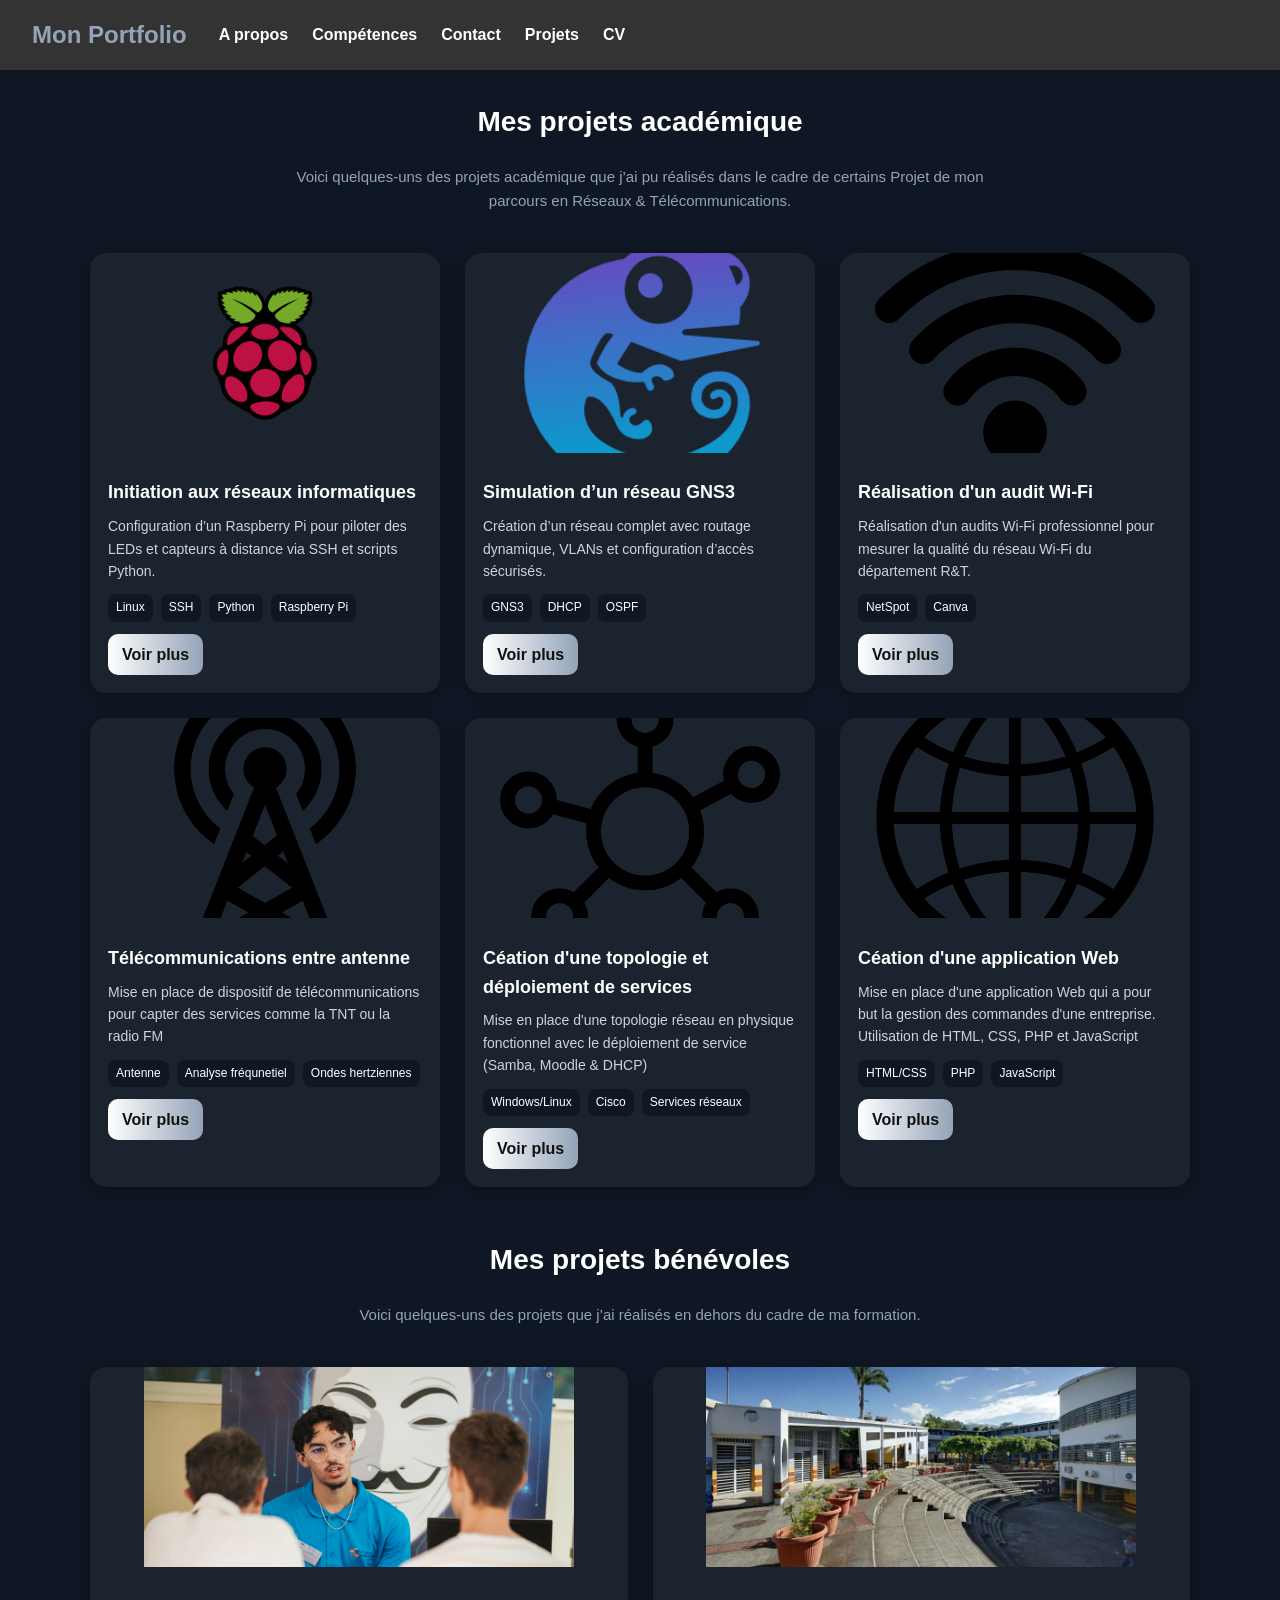
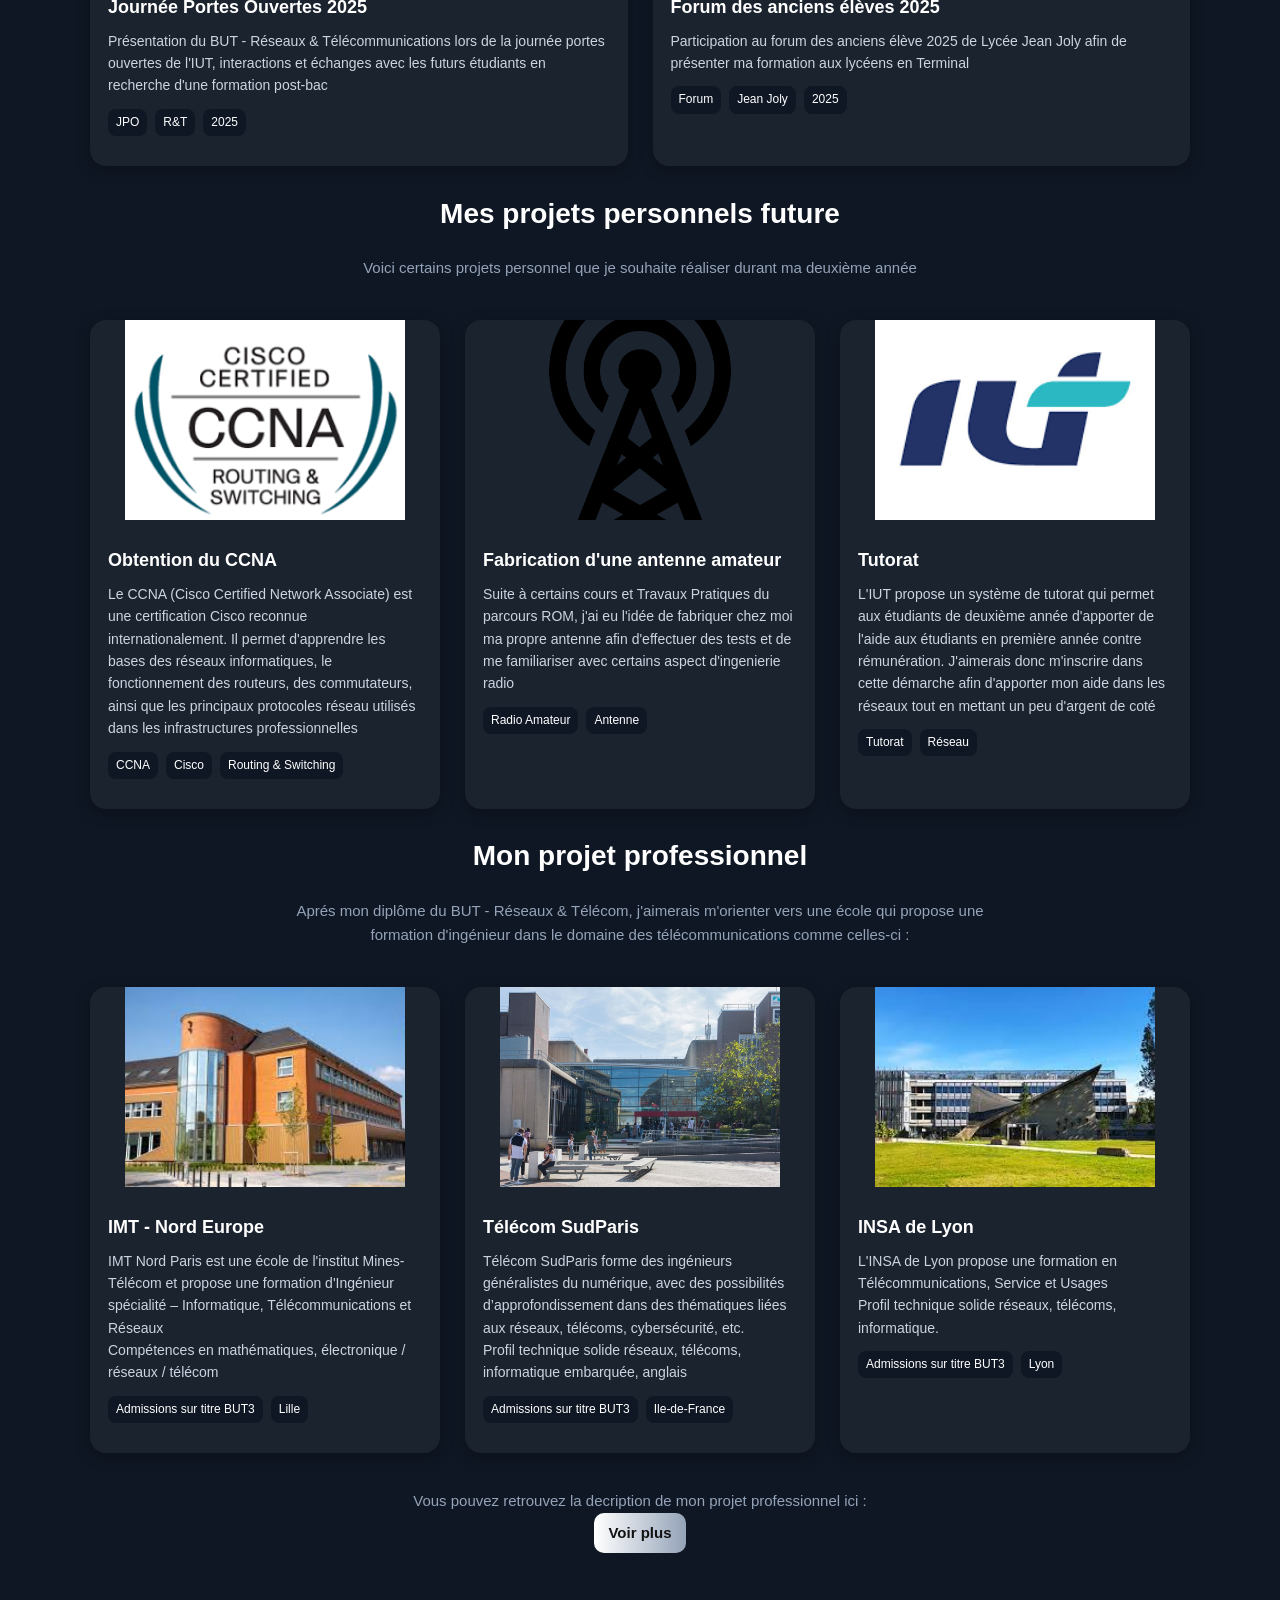
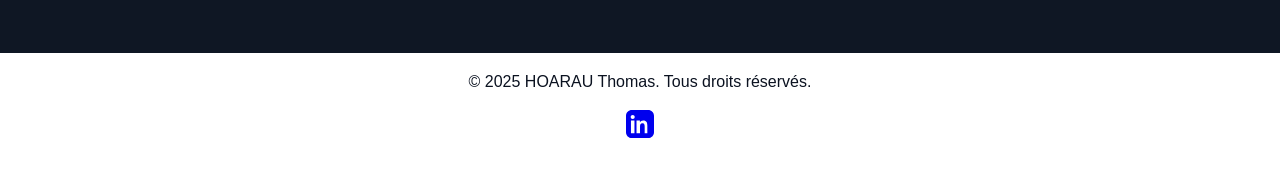
==== projet.html @ 9e45046c "Premier commit" ====
<!DOCTYPE html>
<html lang="fr">
<head>
    <meta charset="UTF-8">
    <meta name="viewport" content="width=device-width, initial-scale=1.0">
    <title>Portfolio</title>
    <link rel="stylesheet" href="style.css">
    <link href="https://api.fontshare.com/v2/css?f[]=cabinet-grotesk@800&f[]=boska@501&display=swap" rel="stylesheet">

</head>
<body>
    <!-- En-tête -->
    <header>
        <nav>
            <div class="logo">Mon Portfolio</div>
            <ul>
                <li><a href="Portofolio.html">A propos</a></li>
                <li><a href="Portofolio.html">Compétences</a></li>
                <li><a href="Portofolio.html">Contact</a></li>
                <li><a href="projet.html">Projets</a></li>
                <li><a href="cv.html">CV</a></li>
            </ul>
        </nav>
    </header>

<section id="projets">
  <h2>Mes projets académique</h2>
  <p class="intro">Voici quelques-uns des projets académique que j’ai pu réalisés dans le cadre de certains Projet de mon parcours en Réseaux & Télécommunications.</p>

  <div class="projects-grid">
    
    <div class="project-card">
      <img src="PI.png" alt="Projet Raspberry Pi">
      <div class="content">
        <h3>Initiation aux réseaux informatiques</h3>
        <p>Configuration d’un Raspberry Pi pour piloter des LEDs et capteurs à distance via SSH et scripts Python.</p>
        <div class="tags">
          <span>Linux</span><span>SSH</span><span>Python</span><span>Raspberry Pi</span>
        </div>
        <a href="102.pdf" class="btn">Voir plus</a>
      </div>
    </div>

    <div class="project-card">
      <img src="GNS3.png" alt="GNS3">
      <div class="content">
        <h3>Simulation d’un réseau GNS3</h3>
        <p>Création d’un réseau complet avec routage dynamique, VLANs et configuration d’accès sécurisés.</p>
        <div class="tags">
          <span>GNS3</span><span>DHCP</span><span>OSPF</span>
        </div>
        <a href="201.pdf" class="btn">Voir plus</a>
      </div>
    </div>

    <div class="project-card">
      <img src="wifi.png" alt="Audit Wi-Fi">
      <div class="content">
        <h3>Réalisation d'un audit Wi-Fi</h3>
        <p>Réalisation d'un audits Wi-Fi professionnel pour mesurer la qualité du réseau Wi-Fi du département R&T.</p>
        <div class="tags">
          <span>NetSpot</span><span>Canva</span>
        </div>
        <a href="103.pdf" class="btn">Voir plus</a>
      </div>
    </div>

    <div class="project-card">
      <img src="antenne.png" alt="Antenne">
      <div class="content">
        <h3>Télécommunications entre antenne</h3>
        <p>Mise en place de dispositif de télécommunications pour capter des services comme la TNT ou la radio FM</p>
        <div class="tags">
          <span>Antenne</span><span>Analyse fréqunetiel</span><span>Ondes hertziennes</span>
        </div>
        <a href="#" class="btn">Voir plus</a>
      </div>
    </div>

    <div class="project-card">
      <img src="reseau.png" alt="Réseau">
      <div class="content">
        <h3>Céation d'une topologie et déploiement de services</h3>
        <p>Mise en place d'une topologie réseau en physique fonctionnel avec le déploiement de service (Samba, Moodle & DHCP)</p>
        <div class="tags">
          <span>Windows/Linux</span><span>Cisco</span><span>Services réseaux</span>
        </div>
        <a href="204.pdf" class="btn">Voir plus</a>
      </div>
    </div>

    <div class="project-card">
      <img src="203.png" alt="Web">
      <div class="content">
        <h3>Céation d'une application Web</h3>
        <p>Mise en place d'une application Web qui a pour but la gestion des commandes d'une entreprise. Utilisation de HTML, CSS, PHP et JavaScript
        </p>
        <div class="tags">
          <span>HTML/CSS</span><span>PHP</span><span>JavaScript</span>
        </div>
        <a href="203.pdf" class="btn">Voir plus</a>
      </div>
    </div>

  </div>
  <br>
  <br>
<!-- </section>

<section id="projets"> -->
  <h2>Mes projets bénévoles</h2>
  <p class="intro">Voici quelques-uns des projets que j’ai réalisés en dehors du cadre de ma formation.</p>

  <div class="projects-grid">
    
    <div class="project-card">
      <img src="jpo.jpg" alt="jpo">
      <div class="content">
        <h3>Journée Portes Ouvertes 2025</h3>
        <p>Présentation du BUT - Réseaux & Télécommunications lors de la journée portes ouvertes de l'IUT, interactions et échanges avec les futurs étudiants en recherche d'une formation post-bac </p>
        <div class="tags">
          <span>JPO</span><span>R&T</span><span>2025</span>
        </div>
        
      </div>
    </div>

    <div class="project-card">
      <img src="forum.jpg" alt="forum">
      <div class="content">
        <h3>Forum des anciens élèves 2025</h3>
        <p>Participation au forum des anciens élève 2025 de Lycée Jean Joly afin de présenter ma formation aux lycéens en Terminal</p>
        <div class="tags">
          <span>Forum</span><span>Jean Joly</span><span>2025</span>
        </div>
        
      </div>
    </div>

  
  </div>
  <br>
<h2>Mes projets personnels future</h2>
  <p class="intro">Voici certains projets personnel que je souhaite réaliser durant ma deuxième année</p>

  <div class="projects-grid">
    
    <div class="project-card">
      <img src="ccna.png" alt="">
      <div class="content">
        <h3>Obtention du CCNA</h3>
        <p>Le CCNA (Cisco Certified Network Associate) est une certification Cisco reconnue internationalement. Il permet d'apprendre les bases des réseaux informatiques, le fonctionnement des routeurs, des commutateurs, ainsi que les principaux protocoles réseau utilisés dans les infrastructures professionnelles </p>
        <div class="tags">
          <span>CCNA</span><span>Cisco</span><span>
            Routing & Switching
          </span>
        </div>
        
      </div>
    </div>

    <div class="project-card">
      <img src="antenne.png" alt="forum">
      <div class="content">
        <h3>Fabrication d'une antenne amateur</h3>
        <p>Suite à certains cours et Travaux Pratiques du parcours ROM, j'ai eu l'idée de fabriquer chez moi ma propre antenne afin d'effectuer des tests et de me familiariser avec certains aspect d'ingenierie radio </p>
        <div class="tags">
          <span>Radio Amateur</span><span>Antenne</span>
        </div>
        
      </div>
    </div>
     <div class="project-card">
      <img src="iut.png" alt="forum">
      <div class="content">
        <h3>Tutorat</h3>
        <p>L'IUT propose un système de tutorat qui permet aux étudiants de deuxième année d'apporter de l'aide aux étudiants en première année contre rémunération. J'aimerais donc m'inscrire dans cette démarche afin d'apporter mon aide dans les réseaux tout en mettant un peu d'argent de coté  </p>
        <div class="tags">
          <span>Tutorat</span><span>Réseau</span>
        </div>
        
      </div>
    </div>
  
  </div><br>

  <h2>Mon projet professionnel</h2>
  <p class="intro">Aprés mon diplôme du BUT - Réseaux & Télécom, j'aimerais m'orienter vers une école qui propose une formation d'ingénieur dans le domaine des télécommunications comme celles-ci :</p>

  <div class="projects-grid">
    
    <div class="project-card">
      <img src="imt.jpg" alt="">
      <div class="content">
        <h3>IMT - Nord Europe</h3>
        <p>IMT Nord Paris est une école de l'institut Mines-Télécom et propose une formation d'Ingénieur spécialité – Informatique, Télécommunications et Réseaux
          <br>Compétences en mathématiques, électronique / réseaux / télécom  </p>
        <div class="tags">
          <span>Admissions sur titre BUT3</span><span>Lille</span>
        </div>
        
      </div>
    </div>

    <div class="project-card">
      <img src="sud.jpg" alt="">
      <div class="content">
        <h3>Télécom SudParis</h3>
        <p>Télécom SudParis forme des ingénieurs généralistes du numérique, avec des possibilités d’approfondissement dans des thématiques liées aux réseaux, télécoms, cybersécurité, etc.
          <br>Profil technique solide réseaux, télécoms, informatique embarquée, anglais </p>
        <div class="tags">
          <span>Admissions sur titre BUT3</span><span>Ile-de-France</span>
        </div>
        
      </div>
    </div>
     <div class="project-card">
      <img src="insa.jpg" alt="forum">
      <div class="content">
        <h3>INSA de Lyon</h3>
        <p>L'INSA de Lyon propose une formation en Télécommunications, Service et Usages
          <br>Profil technique solide réseaux, télécoms, informatique.  </p>
        <div class="tags">
          <span>Admissions sur titre BUT3</span><span>Lyon</span>
        </div>
        
      </div>
    </div>
  
  </div><br>
  <p class="intro">Vous pouvez retrouvez la decription de mon projet professionnel ici :<br>
  <a href="projetHOARAU-vfinal.pdf" class="btn">Voir plus</a></p>
</section>
</body>



    <!-- footer -->
    <footer>
        <p>&copy; 2025 HOARAU Thomas. Tous droits réservés.</p>
        <footer>
            <a href="https://www.linkedin.com/in/thomas-hoarau-48237b341/" target="_blank" class="linkedin-icon" aria-label="LinkedIn">
            <svg xmlns="http://www.w3.org/2000/svg" width="28" height="28" viewBox="0 0 24 24" fill="currentColor">
            <path d="M19 0h-14c-2.76 0-5 2.24-5 5v14c0 2.76 2.24 5 5 5h14c2.76 
            0 5-2.24 5-5v-14c0-2.76-2.24-5-5-5zm-11.75 
             20h-3v-11h3v11zm-1.5-12.27c-.96 0-1.73-.79-1.73-1.73 
             0-.95.77-1.73 1.73-1.73s1.73.78 1.73 
             1.73c0 .94-.77 1.73-1.73 1.73zm13.25 
             12.27h-3v-5.6c0-1.33-.03-3.04-1.85-3.04-1.85 
             0-2.13 1.45-2.13 2.94v5.7h-3v-11h2.88v1.5h.04c.4-.76 
             1.36-1.56 2.8-1.56 3 0 3.55 1.98 3.55 4.56v6.5z"/>
        </svg>
        </a>
    

    </footer>
</body>
</html>
---- style.css ----
/* styles.css */
* {
    margin: 0;
    padding: 0;
    box-sizing: border-box;
    font-family: Arial, sans-serif;
}

:root{
--bg:#0f1724; --card:#0b1220; --accent:#7c3aed; --muted:#94a3b8; --glass: rgba(255,255,255,0.04);
--radius:14px; --gap:18px;
--success:#10b981; --danger:#ef4444;
--blanc:#ffffff; 
}

img {
	width: 300px;
	height: 350px;
}

.btn {
  display: inline-block;
  background: linear-gradient(90deg, #ffffff, #94a3b8 );
  color: #111;
  text-decoration: none;
  padding: 8px 14px;
  border-radius: 10px;
  font-weight: 600;
  transition: background 1s;
}

.btn:hover {
  background: linear-gradient(90deg, #94a3b8, #ffffff  );
}


ul {
  list-style: none;      /* supprime les puces */
  padding: 0;
  margin-left: 8px;
}

body {
font-family: 'Inter', sans-serif;
background: var(--muted);
color: #f1f5f9;
justify-content: center;
align-items: center;
height: 100vh;
margin: 0;

}


h2 {
text-align: center;
margin-bottom: 20px;
font-size: 24px;
}


html {
    scroll-behavior: smooth;
    text-align: center;
}

body {
    line-height: 1.6;
    color: #333;
}

/* ---section haut de page ----- */
header {
    background-color: #333;
    color: #fff;
    padding: 1rem 2rem;
    position: fixed;
    width: 100%;
    top: 0;
    display: flex;
    justify-content: space-between;
    align-items: center;
    z-index: 1000;
    text-align: center;
}

header .logo {
    font-size: 1.5rem;
    font-weight: bold;
    color: var(--muted);
}

header ul {
    list-style: none;
    display: flex;
}

header ul li {
    margin-left: 1.5rem;
}

header ul li a {
    color: #fff;
    text-decoration: none;
    font-weight: bold;
}

header ul li a:hover {
    color: var(--muted);
}

nav {
display: flex;
align-items: center;
justify-content: center;
}

.hero {
    background-color: black;
    height: 100vh;
    color: #fff;
    display: flex;
    justify-content: center;
    align-items: center;
    text-align: center;
}

.rt{
    font-family: 'Boska', serif;
    font-size: 30px;
}


.hero h1 {
    font-size: 3rem;
    margin-bottom: 1rem;
}

.about h4{
  font-size: 2rem;
}

 /* .btn {
    display: inline-block;
    background-color: #f4a261;
    color: #fff;
    padding: 0.75rem 1.5rem;
    text-decoration: none;
    border-radius: 5px;
    margin-top: 1rem;
}

.btn:hover {
    background-color: #e76f51;
} */

section {
    padding: 4rem 2rem;
    text-align: center;
}

/* ----------section a propos ---------- */

.about {
    
    
    color: #000000;
    justify-content: center;
    align-items: center;
    text-align: center;
}


.about .project {
    background: #000000;
    padding: 1rem;
    border-radius: 8px;
    box-shadow: 0 4px 6px rgba(58, 57, 57, 0.1);
    max-width: 350px;
    color:#fff;
}

.about .project-container {
    display: flex;
    justify-content: center;
    flex-wrap: wrap;
    gap: 2rem;
}

.about h1 {
    font-size: 3rem;
    margin-bottom: 1rem;
}

/* .about img {
    width: 100%;
    border-radius: 8px 8px 0 0;
} */

.about ul {
    list-style:none;
}

.about li {
    font-size: 1rem;
    margin: 0.3rem 0;
}

.about-exp{
background: rgba(255, 255, 255, 0.5);
border-radius: 16px;
padding: 30px 40px;
box-shadow: 0 8px 20px rgba(0, 0, 0, 0.4);
max-width: 1200px;
width: 90%;
margin-left: auto;
margin-right: auto;
margin-bottom: 30px; 

}

.about-all{
  display: grid;
  grid-template-columns: repeat(auto-fit, minmax(220px, 1fr));
  gap: 20px;
}


.about-exp-diplome { 
  background: rgba(0, 0, 0, 5);
border-radius: 16px;
padding: 20px 30px;
box-shadow: 0 8px 20px rgba(0, 0, 0, 0.4);
max-width: 1000px;
width: 90%;
margin-left: auto;
margin-right: auto;
margin-bottom: 30px; 
color: var(--blanc);
display: flex;
}
/* }

.about-diplome{

  background: rgba(255, 255, 255, 05);
border-radius: 16px;
padding: 30px 40px;
box-shadow: 0 8px 20px rgba(0, 0, 0, 0.4);
max-width: 500px;
width: 90%;
margin-left: auto;
margin-right: auto;
margin-bottom: 30px; 

} */


.exp-card{
 background: rgba(255, 255, 255, 5);
  border-radius: 16px;
  overflow: hidden;
  box-shadow: 0 4px 15px rgba(0,0,0,0.25);
  transition: transform 0.25s ease, box-shadow 0.25s ease;
  margin: 10px;
}

.exp-card:hover {
  transform: translateY(-6px);
  box-shadow: 0 6px 25px rgba(0,0,0,0.4);
}

.exp-card img {
  width: 80%;
  height: 170px;
  object-fit: cover;
}

.exp-card .content {
  padding: 15px;
  text-align: left;
}

.exp-card h3 {
  font-size: 18px;
  margin-bottom: 8px;
  color: var(--bg);
}

.exp-card p {
  font-size: 14px;
  color: var(--card);
  margin-bottom: 12px;
}

.diplome-card{
 background: rgba(255, 255, 255, 5);
  border-radius: 16px;
  overflow: hidden;
  box-shadow: 0 4px 15px rgba(0,0,0,0.25);
  transition: transform 0.25s ease, box-shadow 0.25s ease;
  margin: 10px;
  
}

.diplome-card:hover {
  transform: translateY(-6px);
  box-shadow: 0 6px 25px rgba(0,0,0,0.4);
}

.diplome-card img {
  width: 80%;
  height: 200px;
  object-fit: cover;
}

.diplome-card .content {
  padding: 18px;
  text-align: left;
}

.diplome-card h3 {
  font-size: 18px;
  margin-bottom: 8px;
  color: var(--bg);
}

.diplome-card p {
  font-size: 14px;
  color: var(--card);
  margin-bottom: 12px;
}





/* ------section centre d'intéret--------- */

#interets {
  background: rgba(255, 255, 255, 0.5);
  border-radius: 16px;
  padding: 70px;
  margin-left: auto;
  margin-right: auto;
  color: #f1f5f9;
  text-align: center;
  box-shadow: 0 6px 20px rgba(0, 0, 0, 0.25);
}

#interets h2 {
  font-size: 28px;
  margin-bottom: 10px;
  color: var(--bg);
}

#interets .intro {
  color: var(--card);
  margin-bottom: 30px;
}

.interests-grid {
  display: grid;
  grid-template-columns: repeat(auto-fit, minmax(220px, 1fr));
  gap: 20px;
}

.interest-card {
  background: rgba(255, 255, 255, 1);
  border-radius: 14px;
  padding: 20px;
  transition: transform 0.25s ease, background 0.25s ease;
  color: var(--card);
}

.interest-card:hover {
  transform: translateY(-6px);
  background: rgba(255, 255, 255, 0.1);
}

.interest-card .icon {
  font-size: 36px;
  margin-bottom: 10px;
}

.interest-card h3 {
  margin: 10px 0 8px;
  color: var(--card);
}



/* Section Compétences */
#competences {
    max-width: 1000px;
    margin: 0 auto;
    padding: 40px 20px;
}

#competences h1 {
    text-align: center;
    font-size: 2.5rem;
    margin-bottom: 50px;
    font-weight: 300;
    letter-spacing: 2px;
}

.competences-section {
    background: white;
    border-radius: 20px;
    padding: 50px;
    box-shadow: 0 20px 60px rgba(0, 0, 0, 0.1);
    margin-bottom: 30px;
}

.section-title {
    font-size: 1.8rem;
    color: #2d3748;
    margin-bottom: 35px;
    font-weight: 400;
    border-bottom: 2px solid #e2e8f0;
    padding-bottom: 15px;
}

.competences-grid {
    display: grid;
    grid-template-columns: repeat(auto-fit, minmax(250px, 1fr));
    gap: 20px;
}

.competence-item {
    padding: 20px;
    background: #f7fafc;
    border-radius: 10px;
    border-left: 4px solid #667eea;
    transition: all 0.3s ease;
}

.competence-item:hover {
    transform: translateX(5px);
    box-shadow: 0 5px 15px rgba(102, 126, 234, 0.2);
    background: #edf2f7;
}

.competence-title {
    font-size: 1.1rem;
    color: #2d3748;
    font-weight: 500;
    margin-bottom: 8px;
}

.competence-details {
    font-size: 0.9rem;
    color: #718096;
    line-height: 1.5;
}

/* Responsive */
@media (max-width: 768px) {
    .competences-section {
        padding: 30px 20px;
    }

    #competences h1 {
        font-size: 2rem;
    }

    .section-title {
        font-size: 1.5rem;
    }

    .competences-grid {
        grid-template-columns: 1fr;
    }
}



/* .bar {
background: rgba(255, 255, 255, 0.1);
border-radius: 999px;
overflow: hidden;
height: 10px;
}
.bar-fill {
background: linear-gradient(90deg, #7c3aed, #06b6d4);
height: 100%;
border-radius: 999px;
} */

/* ---section contact---- */

/* .contact-overall{
  background-color: #000000;
  
} */
.contact {
    
    color: #ffffff;
    justify-content: center;
    align-items: center;
    text-align: center;
    background: var(--bg);
    border-radius: 16px;
    padding: 30px 40px;
    box-shadow: 0 8px 20px rgba(0, 0, 0, 0.4);
    max-width: 500px;
    width: 90%;
    margin-left: auto;
    margin-right: auto;
    margin-top: 20px;
    margin-bottom: 20px;

}
.contact h1 {
    font-size: 3rem;
    margin-bottom: 1rem;
}

form {
    max-width: 500px;
    margin: 0 auto;
    display: flex;
    flex-direction: column;
}

form label {
    margin: 0.5rem 0 0.25rem;
    font-weight: bold;
}

form input, form textarea {
    padding: 0.5rem;
    border: 1px solid #ccc;
    border-radius: 5px;
}

form button {
  display: inline-block;
  background: linear-gradient(90deg, #ffffff, #94a3b8 );
  color: #111;
  text-decoration: none;
  padding: 8px 14px;
  border-radius: 10px;
  font-weight: 600;
  transition: background 0.5s;
  margin-top: 30px;
}

form button:hover {
    background-color: #ffffff;
}


/* ------section footer  ----------*/
footer {
    background-color: var(--blanc);
    color: var(--card);
    text-align: center;
    padding: 1rem 0;
}

/* ------Page projet---------  */

#projets {
  margin-top: 40px;
  background: #0f1724;
  color: #f1f5f9;
  padding: 60px 20px;
  text-align: center;
}

#projets h2 {
  font-size: 28px;
  color: var(--blanc)
}

#projets .intro {
  color: #94a3b8;
  margin: 10px auto 40px;
  max-width: 700px;
  font-size: 15px;
}

.projects-grid {
  display: grid;
  grid-template-columns: repeat(auto-fit, minmax(280px, 1fr));
  gap: 25px;
  max-width: 1100px;
  margin: 0 auto;
}

.project-card {
  background: rgba(255,255,255,0.05);
  border-radius: 16px;
 
  overflow: hidden;
  box-shadow: 0 4px 15px rgba(0,0,0,0.25);
  transition: transform 0.25s ease, box-shadow 0.25s ease;

}

.project-card:hover {
  transform: translateY(-6px);
  box-shadow: 0 6px 25px rgba(0,0,0,0.4);
}

.project-card img {
  width: 80%;
  height: 200px;
  object-fit: cover;
}

.project-card .content {
  padding: 18px;
  text-align: left;
}

.project-card h3 {
  font-size: 18px;
  margin-bottom: 8px;
  color: #fff;
}

.project-card p {
  font-size: 14px;
  color: #cbd5e1;
  margin-bottom: 12px;
}

.tags {
  display: flex;
  flex-wrap: wrap;
  gap: 8px;
  margin-bottom: 12px;
}

.tags span {
  background: var(--bg);
  color: var(--blanc);
  padding: 4px 8px;
  border-radius: 8px;
  font-size: 12px;
}


/*------ page CV --------*/

.cv{
  background-color: var(--bg);
  color: var(--blanc);
  margin-bottom: 15px;
}
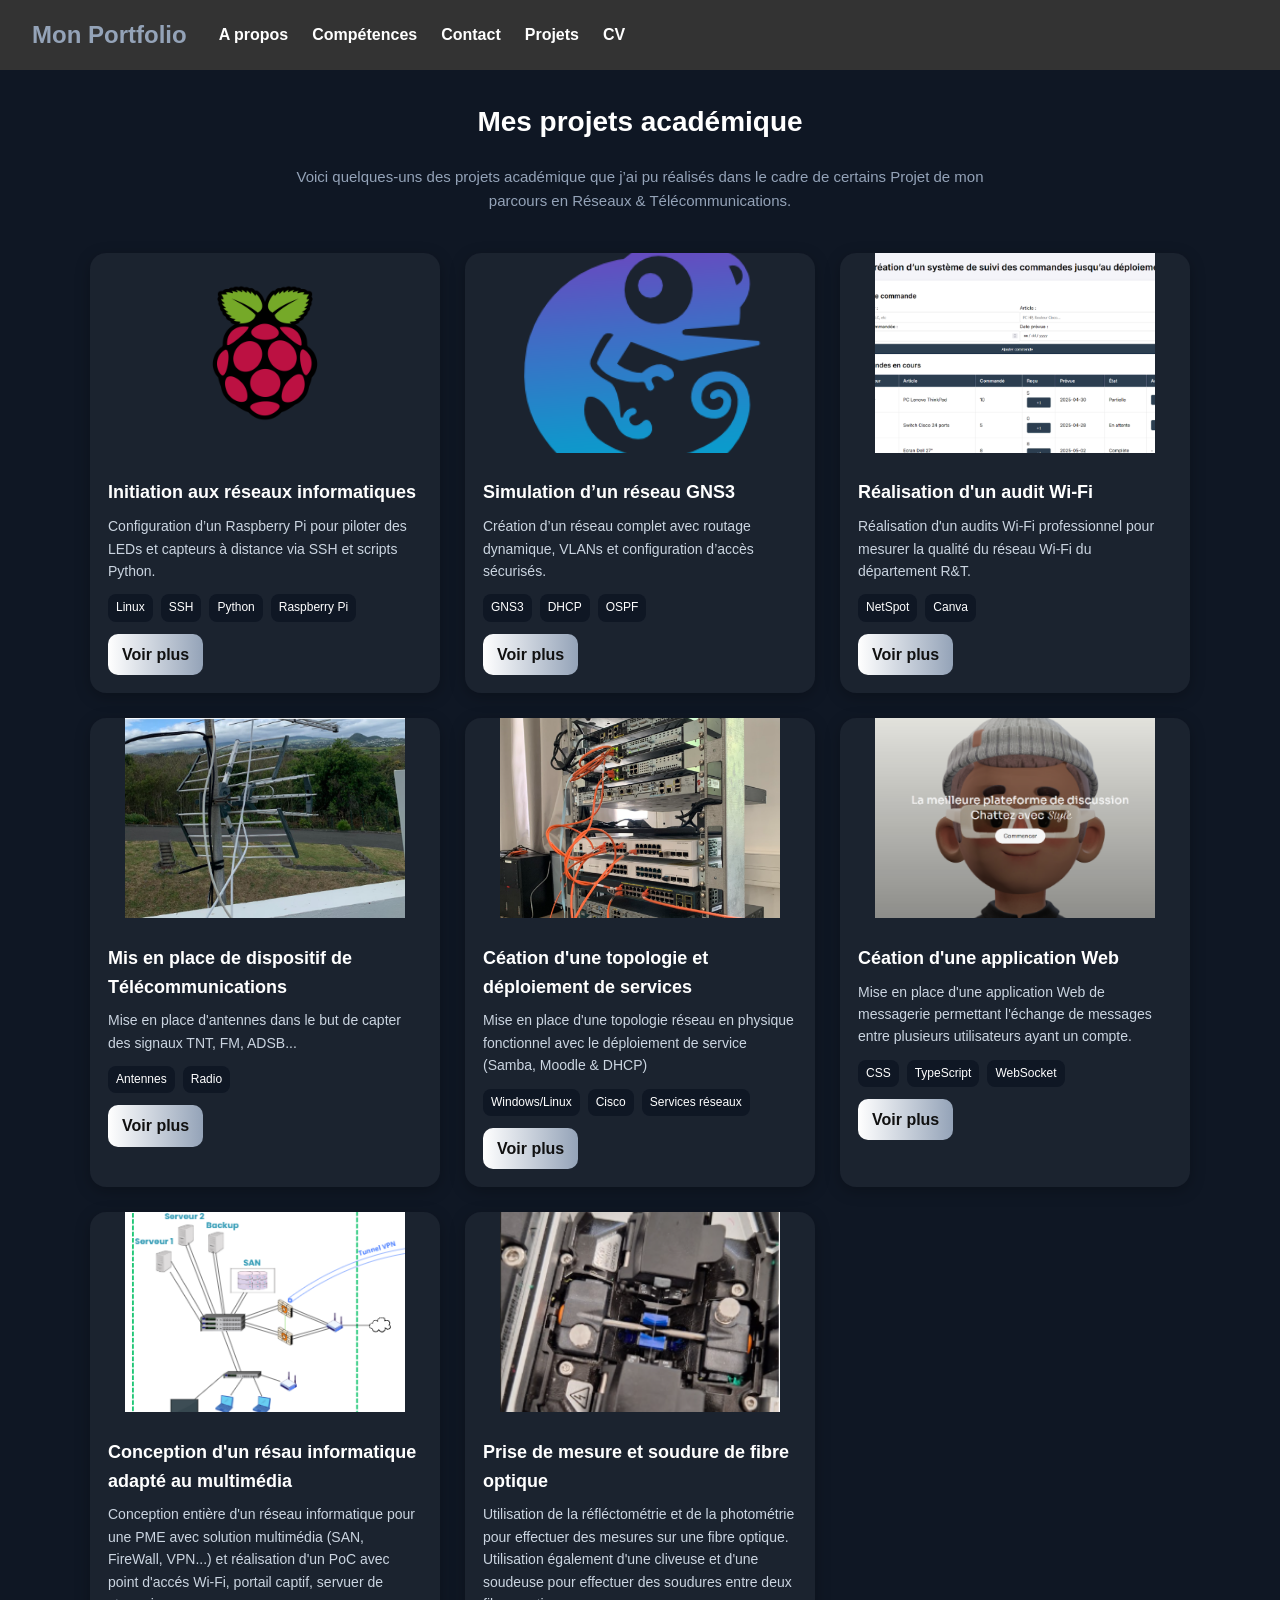
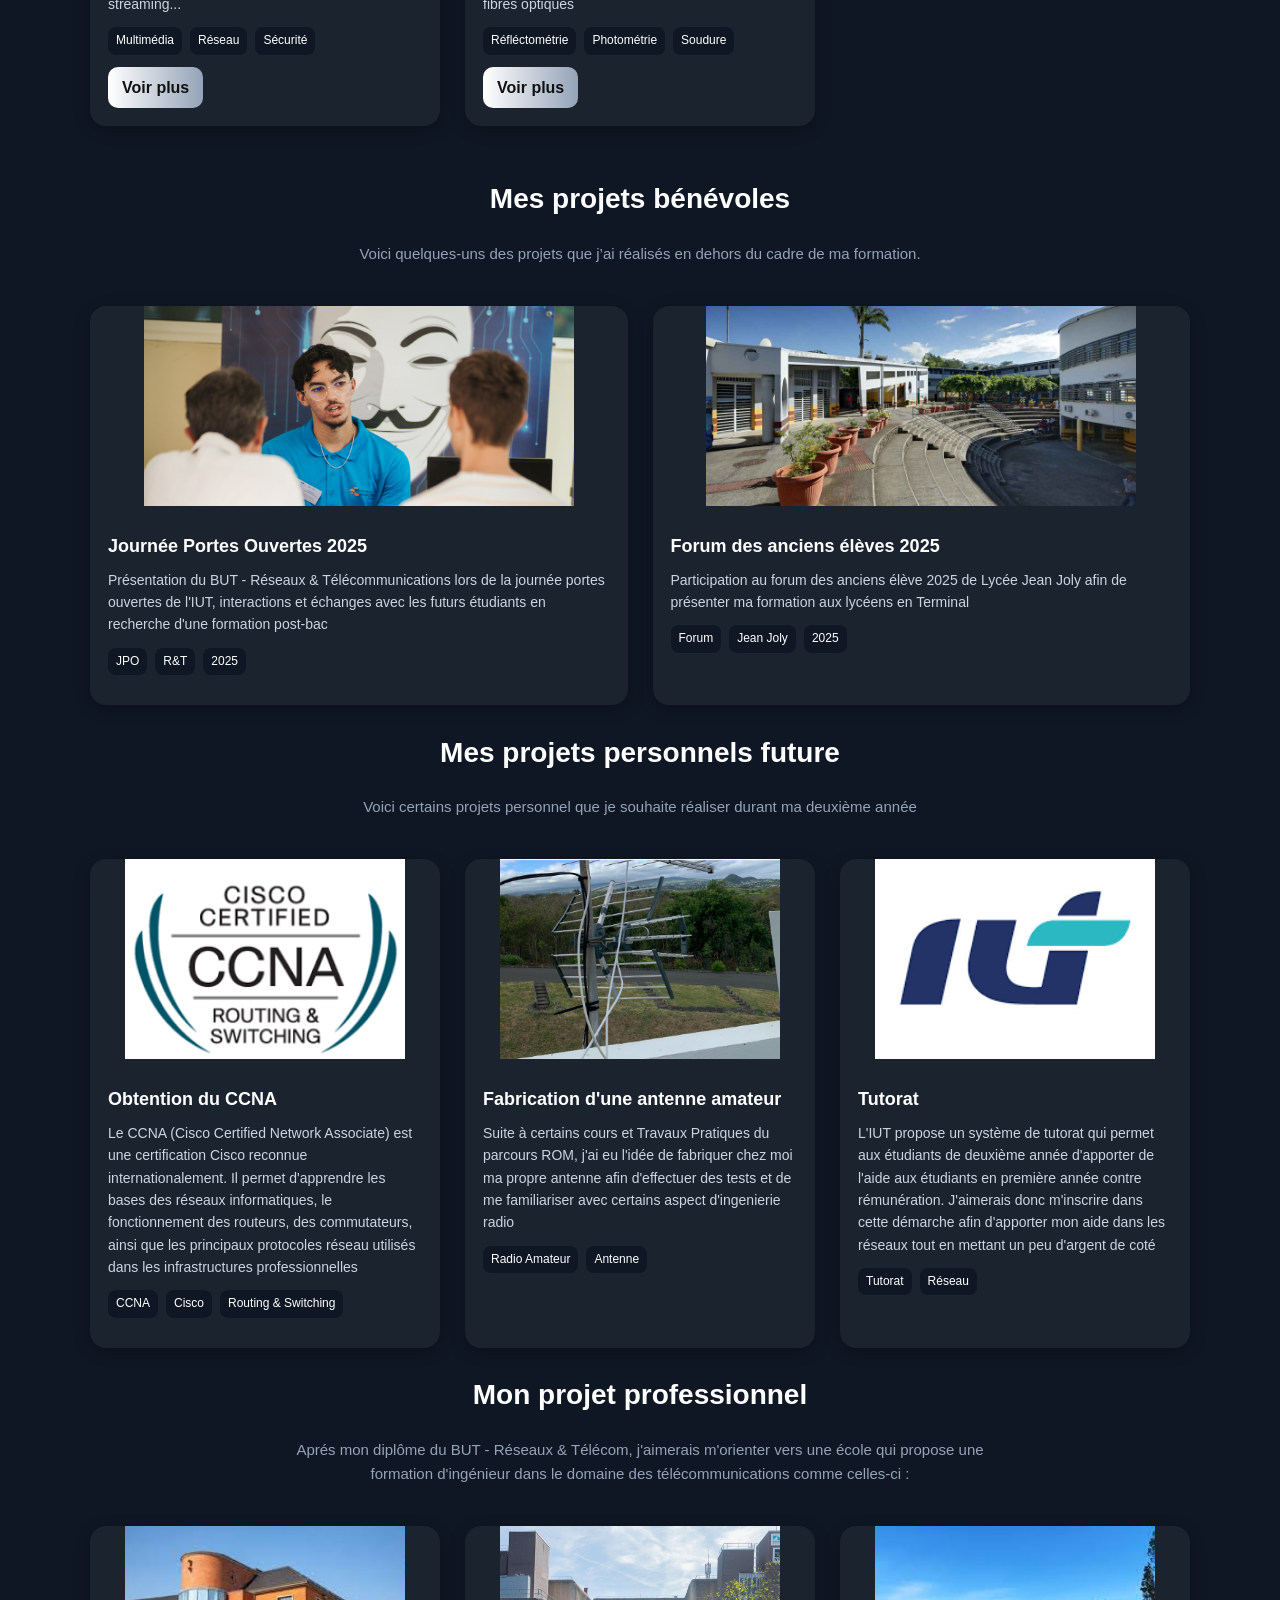
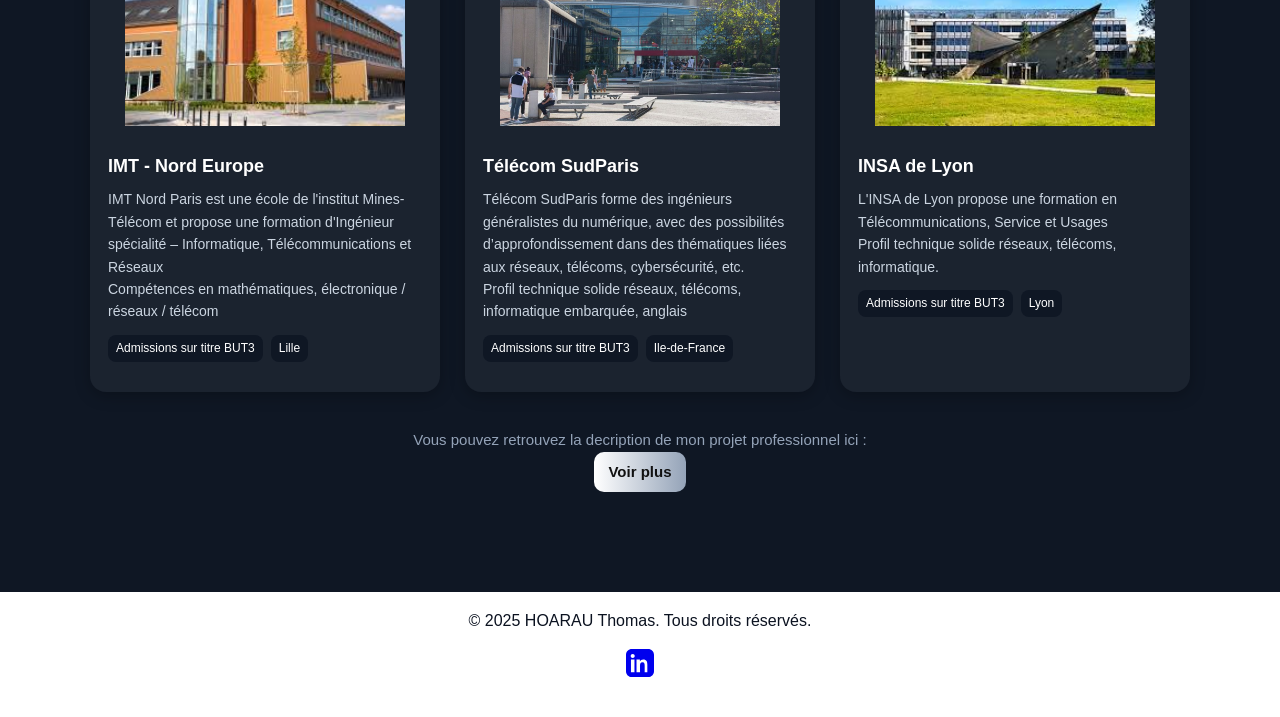
==== commit be33ce75: "amélioration des projet" ====
--- a/projet.html
+++ b/projet.html
@@ -14,9 +14,9 @@
         <nav>
             <div class="logo">Mon Portfolio</div>
             <ul>
-                <li><a href="Portofolio.html">A propos</a></li>
-                <li><a href="Portofolio.html">Compétences</a></li>
-                <li><a href="Portofolio.html">Contact</a></li>
+                <li><a href="index.html">A propos</a></li>
+                <li><a href="index.html">Compétences</a></li>
+                <li><a href="index.html">Contact</a></li>
                 <li><a href="projet.html">Projets</a></li>
                 <li><a href="cv.html">CV</a></li>
             </ul>
@@ -54,7 +54,7 @@
     </div>
 
     <div class="project-card">
-      <img src="wifi.png" alt="Audit Wi-Fi">
+      <img src="103.png" alt="Audit Wi-Fi">
       <div class="content">
         <h3>Réalisation d'un audit Wi-Fi</h3>
         <p>Réalisation d'un audits Wi-Fi professionnel pour mesurer la qualité du réseau Wi-Fi du département R&T.</p>
@@ -68,12 +68,12 @@
     <div class="project-card">
       <img src="antenne.png" alt="Antenne">
       <div class="content">
-        <h3>Télécommunications entre antenne</h3>
-        <p>Mise en place de dispositif de télécommunications pour capter des services comme la TNT ou la radio FM</p>
-        <div class="tags">
-          <span>Antenne</span><span>Analyse fréqunetiel</span><span>Ondes hertziennes</span>
-        </div>
-        <a href="#" class="btn">Voir plus</a>
+        <h3>Mis en place de dispositif de Télécommunications</h3>
+        <p>Mise en place d'antennes dans le but de capter des signaux TNT, FM, ADSB...</p>
+        <div class="tags">
+          <span>Antennes</span><span>Radio</span>
+        </div>
+        <a href="304.pdf" class="btn">Voir plus</a>
       </div>
     </div>
 
@@ -90,15 +90,43 @@
     </div>
 
     <div class="project-card">
-      <img src="203.png" alt="Web">
+      <img src="302.png" alt="Web">
       <div class="content">
         <h3>Céation d'une application Web</h3>
-        <p>Mise en place d'une application Web qui a pour but la gestion des commandes d'une entreprise. Utilisation de HTML, CSS, PHP et JavaScript
+        <p>Mise en place d'une application Web de messagerie permettant l'échange de messages entre plusieurs utilisateurs ayant un compte.
         </p>
         <div class="tags">
-          <span>HTML/CSS</span><span>PHP</span><span>JavaScript</span>
-        </div>
-        <a href="203.pdf" class="btn">Voir plus</a>
+          <span>CSS</span><span>TypeScript</span><span>WebSocket</span>
+        </div>
+        <a href="302.pdf" class="btn">Voir plus</a>
+      </div>
+    </div>
+
+
+    <div class="project-card">
+      <img src="303.png" alt="">
+      <div class="content">
+        <h3>Conception d'un résau informatique adapté au multimédia</h3>
+        <p>Conception entière d'un réseau informatique pour une PME avec solution multimédia (SAN, FireWall, VPN...) et réalisation d'un PoC avec point d'accés Wi-Fi, portail captif, servuer de streaming...
+        </p>
+        <div class="tags">
+          <span>Multimédia</span><span>Réseau</span><span>Sécurité</span>
+        </div>
+        <a href="303.pdf" class="btn">Voir plus</a>
+      </div>
+    </div>
+
+     <div class="project-card">
+      <img src="306.png" alt="">
+      <div class="content">
+        <h3>Prise de mesure et soudure de fibre optique</h3>
+        <p>Utilisation de la réfléctométrie et de la photométrie pour effectuer des mesures sur une fibre optique.
+          Utilisation également d'une cliveuse et d'une soudeuse pour effectuer des soudures entre deux fibres optiques
+        </p>
+        <div class="tags">
+          <span>Réfléctométrie</span><span>Photométrie</span><span>Soudure</span>
+        </div>
+        <a href="306.pdf" class="btn">Voir plus</a>
       </div>
     </div>
 
